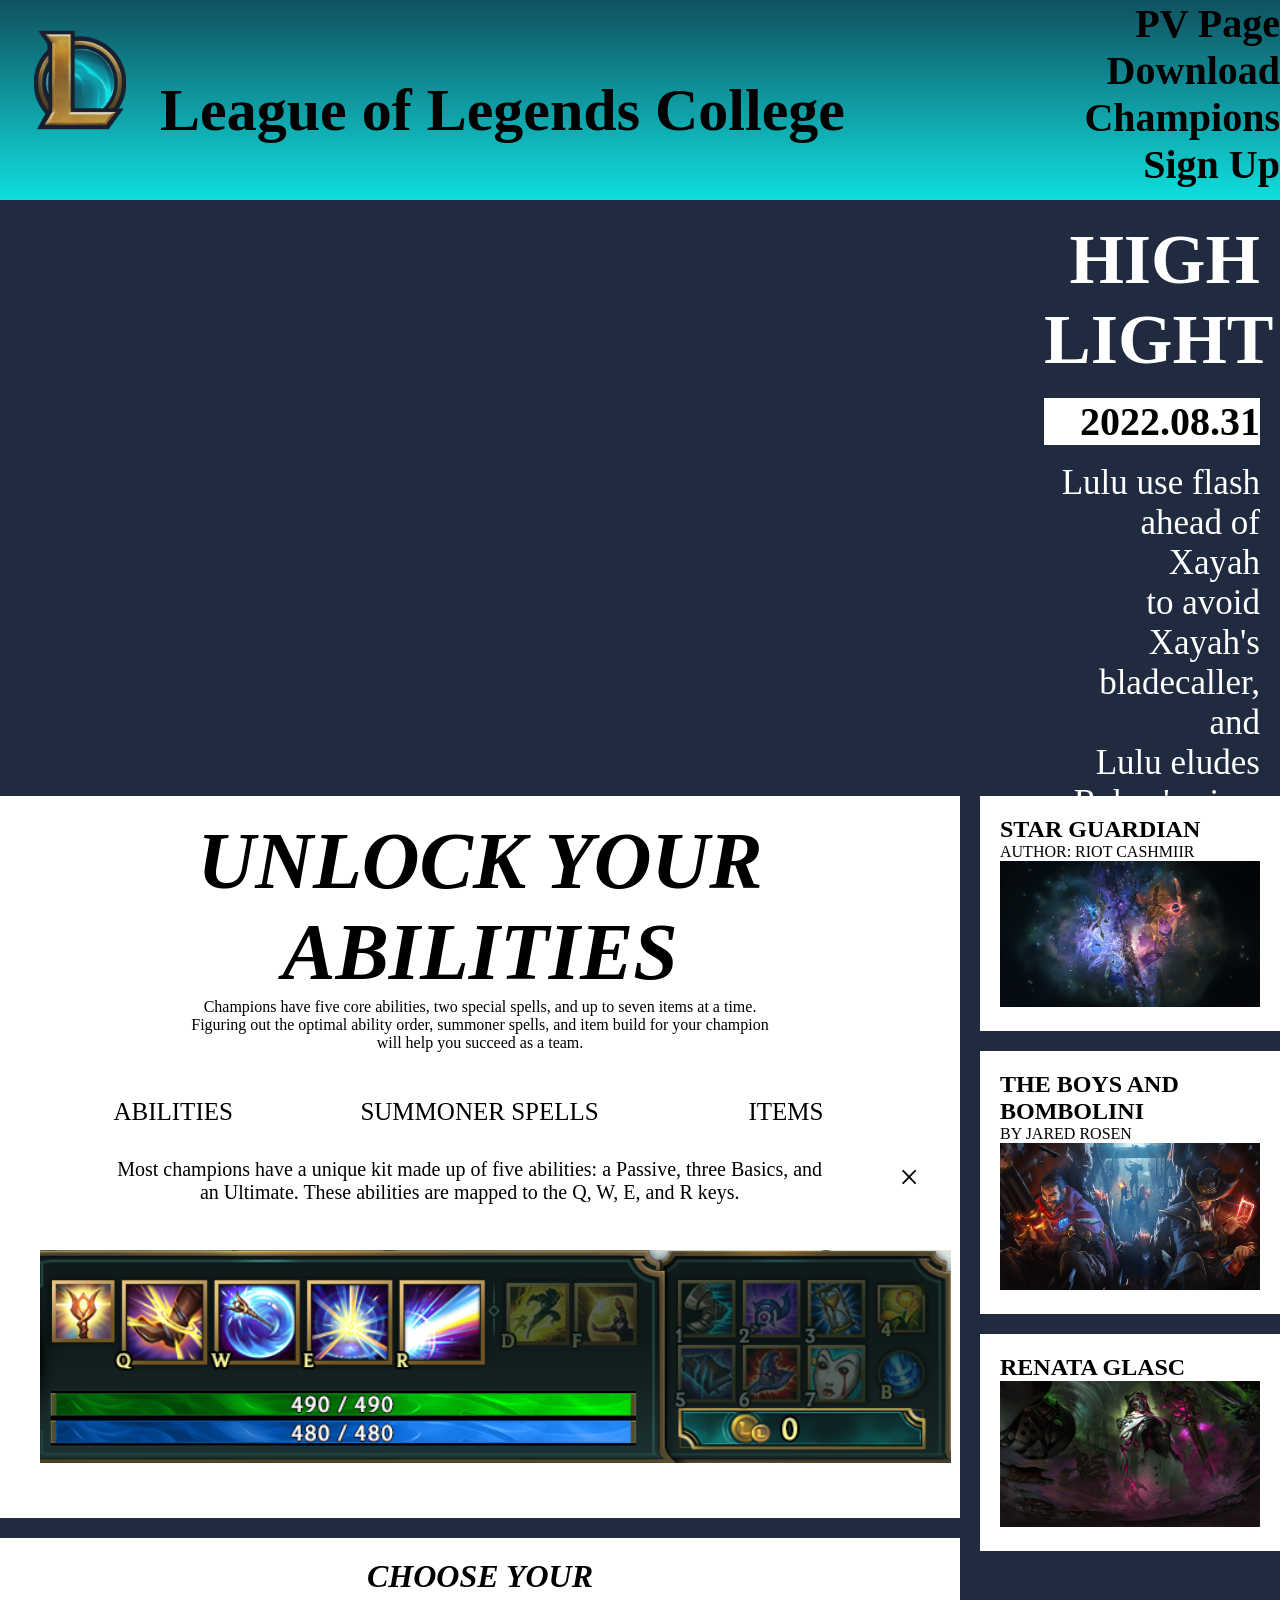
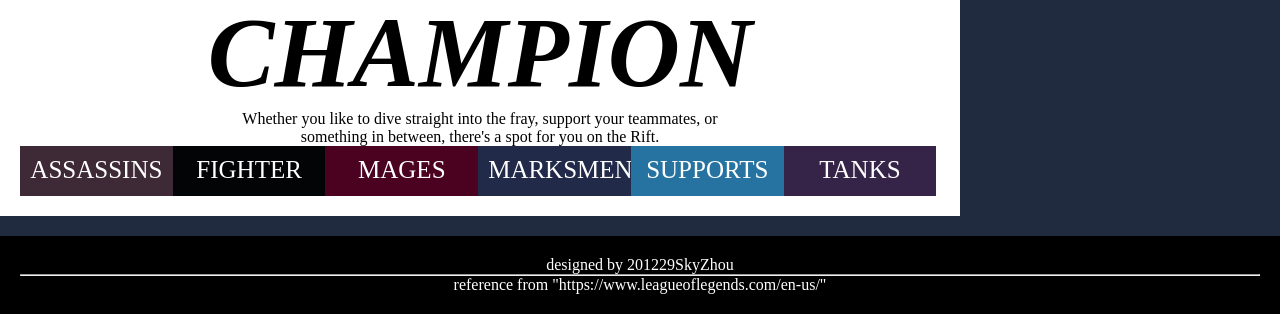
==== assi4HomePage.html @ 7a332474 "Initial commit: League of Legends College website" ====
<!DOCTYPE html>
<html>
<head>
  <meta name="viewport" content="width=device-width, initial-scale=1">
  <title>Home Page</title>
  <link rel="stylesheet" href="css/assi4HomePage.css">
</head>
<body>

<div class="header">
  <h2>
    <img src="img/lolHomepage/LOLlogo.png" alt="logo" style="height: 100px; width: 100px;">&nbsp;&nbsp;League of Legends College
  </h2>
</div>

<div class="headerlist">
  <ul class="ul1">
    <li><a href="assi4lolpv.html" class="a1"><b>PV Page</b></a></li>
    <li><a href="assi4Download.html" class="a1"><b>Download</b></a></li>
    <li><a href="assi4ChampionList.html" class="a1"><b>Champions</b></a></li>
    <li><a href="assi4SignIn.html" class="a1"><b>Sign Up</b></a></li>
  </ul>
</div>

<div class="headervideo">
  <video autoplay="autoplay" muted="muted" loop="loop">
    <source src="video/lulu.mp4">
  </video>
</div>

<div class="headerhighlight">
  <h1 style="font-size: 70px; color: white">HIGH<br>LIGHT</h1><br>
  <p style="background: white; font-size: 40px;"><b>2022.08.31</b></p><br>
  <p style="color: #ffffff; font-size: 35px">Lulu use flash <br> ahead of Xayah <br> to avoid Xayah's <br> bladecaller, and
    <br> Lulu eludes <br> Rakan's view <br> through grass.</p>
</div>

<div class="row">
  <div class="leftcolumn">
    <div class="card">
      <div class="row">
        <h1 style="text-align: center; font-size: 80px;"><i>UNLOCK YOUR ABILITIES</i></h1>
        <p style="text-align: center">Champions have five core abilities, two special spells, and up to seven items at a time.
          <br> Figuring out the optimal ability order, summoner spells, and item build for your champion
          <br> will help you succeed as a team.
        </p>
        <br>
        <br>
        <div class="abilityExpandingBox" onclick="openTab('abilities');" style="-webkit-text-fill-color: black">ABILITIES</div>
        <div class="abilityExpandingBox" onclick="openTab('summonerSpells');" style="-webkit-text-fill-color: black">SUMMONER SPELLS</div>
        <div class="abilityExpandingBox" onclick="openTab('items');" style="-webkit-text-fill-color: black">ITEMS</div>
      </div>

      <div id="abilities" class="containerTab" style="width: 99.9%;height: 360px;">
        <span onclick="this.parentElement.style.display='abilityNone'" class="abilityClosebtn">&times;</span>
        <p style="font-size: 20px;text-align: center;-webkit-text-fill-color: black;">
          Most champions have a unique kit made up of five abilities: a Passive, three Basics, and
          <br>an Ultimate. These abilities are mapped to the Q, W, E, and R keys. <br> <br> <br>
          <img src="img/lolHomepage/abilities.png" alt="">
        </p>
      </div>

      <div id="summonerSpells" class="containerTab" style="display:none;width: 99.9%;height: 360px;">
        <span onclick="this.parentElement.style.display='abilityNone'" class="abilityClosebtn">&times;</span>
        <p style="font-size: 20px;text-align: center;-webkit-text-fill-color: black;">
          Summoner spells are abilities with unique effects that champions can use. They are
          <br>mapped to the D and F keys. There are many spells, but a few commonly used ones are
          <br>Flash, Teleport, Smite, and Ignite.<br> <br>
          <img src="img/lolHomepage/summonerSpell.png" alt="">
        </p>
      </div>

      <div id="items" class="containerTab" style="display:none;width: 99.9%;height: 360px;">
        <span onclick="this.parentElement.style.display='abilityNone'" class="abilityClosebtn">&times;</span>
        <p style="font-size: 20px;text-align: center;-webkit-text-fill-color: black;">
          Items enhance your champion's performance, like granting faster movement, improved
          <br>damage, and reduced ability cooldowns. Unlike Trinkets, they require gold to purchase.<br> <br> <br>
          <img src="img/lolHomepage/item.png" alt="">
        </p>
      </div>

      <script>
        function openTab(abilityTabName) {
          var i, x;
          x = document.getElementsByClassName("abilityContainerTab");
          for (i = 0; i < x.length; i++) {
            x[i].style.display = "abilityNone";
          }
          document.getElementById(abilityTabName).style.display = "block1";
        }
      </script>

    </div>
    <div class="card">
      <div class="row">
        <h1 style="text-align: center"><i>CHOOSE YOUR</i></h1>
        <h1 style="text-align: center; font-size: 100px"><i>CHAMPION</i></h1>
        <p style="text-align: center">Whether you like to dive straight into the fray, support your teammates, or <br> something in between, there's a spot for you on the Rift.</p>
        <div class="expandingbox" onclick="openTab('b1');" style="background:#3E2A36;">
          ASSASSINS
        </div>
        <div class="expandingbox" onclick="openTab('b2');" style="background:#030406;">
          FIGHTER
        </div>
        <div class="expandingbox" onclick="openTab('b3');" style="background:#4B0220;">
          MAGES
        </div>
        <div class="expandingbox" onclick="openTab('b4');" style="background:#212A49;">
          MARKSMEN
        </div>
        <div class="expandingbox" onclick="openTab('b5');" style="background:#2673A1;">
          SUPPORTS
        </div>
        <div class="expandingbox" onclick="openTab('b6');" style="background:#352448;">
          TANKS
        </div>
      </div>

      <div id="b1" class="containerTab" style="display:none;background:-webkit-linear-gradient(top,#3E2A36,#AD6151);width: 99.6%;height: 350px;">
        <span onclick="this.parentElement.style.display='none'" class="closebtn">&times;</span>
        <p style="font-size: 30px;">
          <a href="assi4Akali.html">
            <img src="img/lolHomepage/RiotX_ChampionList_akali.jpg" alt="img" class="img1" style="float: left;margin: 5px;">
          </a>
          BACKGROUND STORY: <br>
          &nbsp;&nbsp;&nbsp;&nbsp;&nbsp;&nbsp;Abandoning the Kinkou Order and her title
          of the Fist of Shadow, Akali now strikes alone, ready to be the deadly weapon
          her people need. Though she holds onto all she learned from her master Shen,
          she has pledged to defend Ionia from its enemies, one kill at a time. Akali
          may strike in silence, but her message will be heard loud and clear: fear
          the assassin with no master.
        </p>
      </div>

      <div id="b2" class="containerTab" style="display:none;background:-webkit-linear-gradient(top,#030406,#CBAE8E);width: 99.6%;height: 350px;">
        <span onclick="this.parentElement.style.display='none'" class="closebtn">&times;</span>
        <p style="font-size: 30px;">
          <a href="assi4Darius.html">
            <img src="img/lolHomepage/RiotX_ChampionList_darius.jpg" class="img1" alt="img" style="float: left;margin: 5px;">
          </a>
          BACKGROUND STORY: <br>
          &nbsp;&nbsp;&nbsp;&nbsp;&nbsp;&nbsp;There is no greater symbol of Noxian might
          than Darius, the nation's most feared and battle-hardened commander. Rising
          from humble origins to become the Hand of Noxus, he cleaves through the
          empire's enemies many of them Noxians themselves. Knowing that he never
          doubts his cause is just, and never hesitates once his axe is raised, those
          who stand against the leader of the Trifarian Legion can expect no mercy.
        </p>
      </div>

      <div id="b3" class="containerTab" style="display:none;background:-webkit-linear-gradient(top,#4B0220,#903C53);width: 99.6%;height: 350px;">
        <span onclick="this.parentElement.style.display='none'" class="closebtn">&times;</span>
        <p style="font-size: 30px;">
          <a href="assi4Ahri.html">
            <img src="img/lolHomepage/RiotX_ChampionList_ahri.jpg" alt="img" class="img1" style="float: left;margin: 5px;">
          </a>
          BACKGROUND STORY: <br>
          &nbsp;&nbsp;&nbsp;&nbsp;&nbsp;&nbsp;Innately connected to the latent power
          of Runeterra, Ahri is a vastaya who can reshape magic into orbs of raw energy.
          She revels in toying with her prey by manipulating their emotions before devouring
          their life essence. Despite her predatory nature, Ahri retains a sense of empathy
          as she receives flashes of memory from each soul she consumes.
        </p>
      </div>

      <div id="b4" class="containerTab" style="display:none;background:-webkit-linear-gradient(top,#212A49,#30B8F4);width: 99.6%;height: 350px;">
        <span onclick="this.parentElement.style.display='none'" class="closebtn">&times;</span>
        <p style="font-size: 30px;">
          <a href="assi4Ashe.html">
            <img src="img/lolHomepage/RiotX_ChampionList_ashe.jpg" alt="img" class="img1" style="float: left;margin: 5px;">

          </a>
          BACKGROUND STORY: <br>
          &nbsp;&nbsp;&nbsp;&nbsp;&nbsp;&nbsp;Iceborn warmother of the Avarosan tribe,
          Ashe commands the most populous horde in the north. Stoic, intelligent, and
          idealistic, yet uncomfortable with her role as leader, she taps into the
          ancestral magics of her lineage to wield a bow of True Ice. With her people's
          belief that she is the mythological hero Avarosa reincarnated, Ashe hopes to
          unify the Freljord once more by retaking their ancient, tribal lands.
        </p>
      </div>

      <div id="b5" class="containerTab" style="display:none;background:-webkit-linear-gradient(top,#2673A1,#5DB3AE);width: 99.6%;height: 350px;">
        <span onclick="this.parentElement.style.display='none'" class="closebtn">&times;</span>
        <p style="font-size: 28px;">
          <a href="assi4Janna.html">
            <img src="img/lolHomepage/RiotX_ChampionList_janna.jpg" alt="img" class="img1" style="float: left;margin: 5px;">
          </a>
          BACKGROUND STORY: <br>
          &nbsp;&nbsp;&nbsp;&nbsp;&nbsp;&nbsp;Armed with the power of Runeterra's gales,
          Janna is a mysterious, elemental wind spirit who protects the dispossessed of Zaun.
          Some believe she was brought into existence by the pleas of Runeterra's sailors who
          prayed for fair winds as they navigated treacherous waters and braved rough tempests.
          Her favor and protection has since been called into the depths of Zaun, where Janna has
          become a beacon of hope to those in need. No one knows where or when she will appear,
          but more often than not, she's come to help.
        </p>
      </div>

      <div id="b6" class="containerTab" style="display:none;background:-webkit-linear-gradient(top,#352448,#967F60);width: 99.6%;height: 350px;">
        <span onclick="this.parentElement.style.display='none'" class="closebtn">&times;</span>
        <p style="font-size: 30px">
          <a href="assi4Alistar.html">
            <img src="img/lolHomepage/RiotX_ChampionList_alistar.jpg" alt="img" class="img1" style="float: left;margin: 5px;">
          </a>
          BACKGROUND STORY: <br>
          &nbsp;&nbsp;&nbsp;&nbsp;&nbsp;&nbsp;Always a mighty warrior with a fearsome reputation, Alistar seeks
          revenge for the death of his clan at the hands of the Noxian empire. Though he was enslaved
          and forced into the life of a gladiator, his unbreakable will was what kept him from truly
          becoming a beast. Now, free of the chains of his former masters, he fights in the name of the
          downtrodden and the disadvantaged, his rage as much a weapon as his horns, hooves and fists.</p>
      </div>

      <script>
        function openTab(tabName) {
          var i, x;
          x = document.getElementsByClassName("containerTab");
          for (i = 0; i < x.length; i++) {
            x[i].style.display = "none";
          }
          document.getElementById(tabName).style.display = "block";
        }
      </script>

    </div>

  </div>

  <div class="rightcolumn">
    <div class="card">
      <h2>STAR GUARDIAN</h2>
      <p>AUTHOR: RIOT CASHMIIR</p>
      <a href="https://www.leagueoflegends.com/en-us/news/lore/previously-on-star-guardian/">
        <img class="img1" src="img/lolHomepage/Galaxies_Lux_Short_Story_Banner_v2.jpg" alt="img" style="height: 100%;width: 100%">
      </a>
    </div>

    <div class="card">
      <h2>THE BOYS AND BOMBOLINI</h2>
      <p>BY JARED ROSEN</p>
      <a href="https://universe.leagueoflegends.com/en_US/story/the-boys-and-bombolini/">
        <img class="img1" src="img/lolHomepage/tf-graves-pride-banner.jpg" alt="img" style="height: 100%;width: 100%">
      </a>
    </div>

    <div class="card">
      <h2>RENATA GLASC</h2>
      <a href="https://universe.leagueoflegends.com/en_US/champion/renataglasc/">
        <img class="img1" src="img/lolHomepage/Renata_Bio_T2_thumbnail.jpg" alt="img" style="height: 100%;width: 100%">
      </a>
    </div>
</div>
</div>

<div class="footer">
  <p style="color: white;">designed by 201229SkyZhou</p>
  <hr>
  <p style="color: white;">reference from "https://www.leagueoflegends.com/en-us/"</p>
</div>

</body>
</html>
---- css/assi4HomePage.css ----
* {
  margin: 0px; padding: 0px;
  box-sizing: border-box;
}
/* Add a gray background color with some padding */
body {
  font-family: "Garamond";
  background: #202B40;
}
/* Header/Blog Title */
.header {
  height: 200px;
  padding: 30px;
  font-size: 40px;
  text-align: left;
  background: -webkit-linear-gradient(top,#10515F,#10DEDE);
  width: 70%;
  float: left;
}

.headerlist {
  height: 200px;
  font-size: 40px;
  alignment: left;
  text-align: right;
  background: -webkit-linear-gradient(top,#10515F,#10DEDE);
  width: 30%;
  float: right;
}

.ul1{
  list-style: none;
}
.a1 {
  display: inline-block;
  color: black;
  text-align: center;
  text-decoration: none;
}
.a1:hover {
  background-color: #75F0F1;
}
.headervideo{
  height: 576px;
  width: 80%;
  float: left;
}
.headervideo video {
  width: 100%;
  height: 100%;
  object-fit: cover;
}
.headerhighlight{
  height: 576px;
  width: 20%;
  float: right;
  text-align: right;
  padding: 20px;
  background: #202B40;
  box-sizing: border-box;
}
.abilityExpandingBox{
  float: left;
  width: 33.3%;
  height: 50px;
  padding: 10px;
  text-align: center;
  font-size: 25px;
  cursor: pointer;
  color: white;
}
.expandingbox {
  float: left;
  width: 16.6%;
  height: 50px;
  padding: 10px;
  text-align: center;
  font-size: 25px;
  cursor: pointer;
  color: white;
}

.abilityContainerTab {
  padding: 20px;
  color: white;
}

.containerTab {
  padding: 20px;
  color: white;
}

.closebtn {
  float: right;
  color: white;
  font-size: 35px;
  cursor: pointer;
}

.abilityClosebtn {
  float: right;
  color: black;
  font-size: 35px;
  cursor: pointer;
}

.leftcolumn {
  float: left;
  width: 75%;
}

/* Right column */
.rightcolumn {
  float: left;
  width: 25%;
  padding-left: 20px;
}

.card {
  background-color: white;
  padding: 20px;
  margin-top: 20px;
}

/* Clear floats after the columns */
.row:after {
  content: "";
  display: table;
  clear: both;
}

/* Footer */
.footer {
  padding: 20px;
  text-align: center;
  background: black;
  margin-top: 20px;
}

.img1{
  transition: all 0.4s;
  transform: scale(1,1);
}
.img1:hover{
  transform: scale(1.03,1.03);
}

@media screen and (max-width: 800px) {
  .leftcolumn, .rightcolumn {
    width: 100%;
    padding: 0;
  }
}

.whiteBkg{
  position: absolute;
  background: rgba(0,0,0,.3);
  z-index: +10;
}

.bkgpic{
  position: absolute;
  width: 100%;
  height: 100%;
  background-image: url("../img/lolHomepage/Janna_46.jpg");
}

.bkpic{
  position: fixed;
  top: 0;
  left: 0;
  width: 100%;
  height: 100%;
  min-width: 1000px;
  z-index: -10;
  zoom: 1;
  background-color: #fff;
  background-image: url("../img/lolHomepage/Janna_46.jpg");
  background-repeat: no-repeat;
  background-size: cover;
  -webkit-background-size: cover;
  -o-background-size: cover;
  background-position: center 0;
}
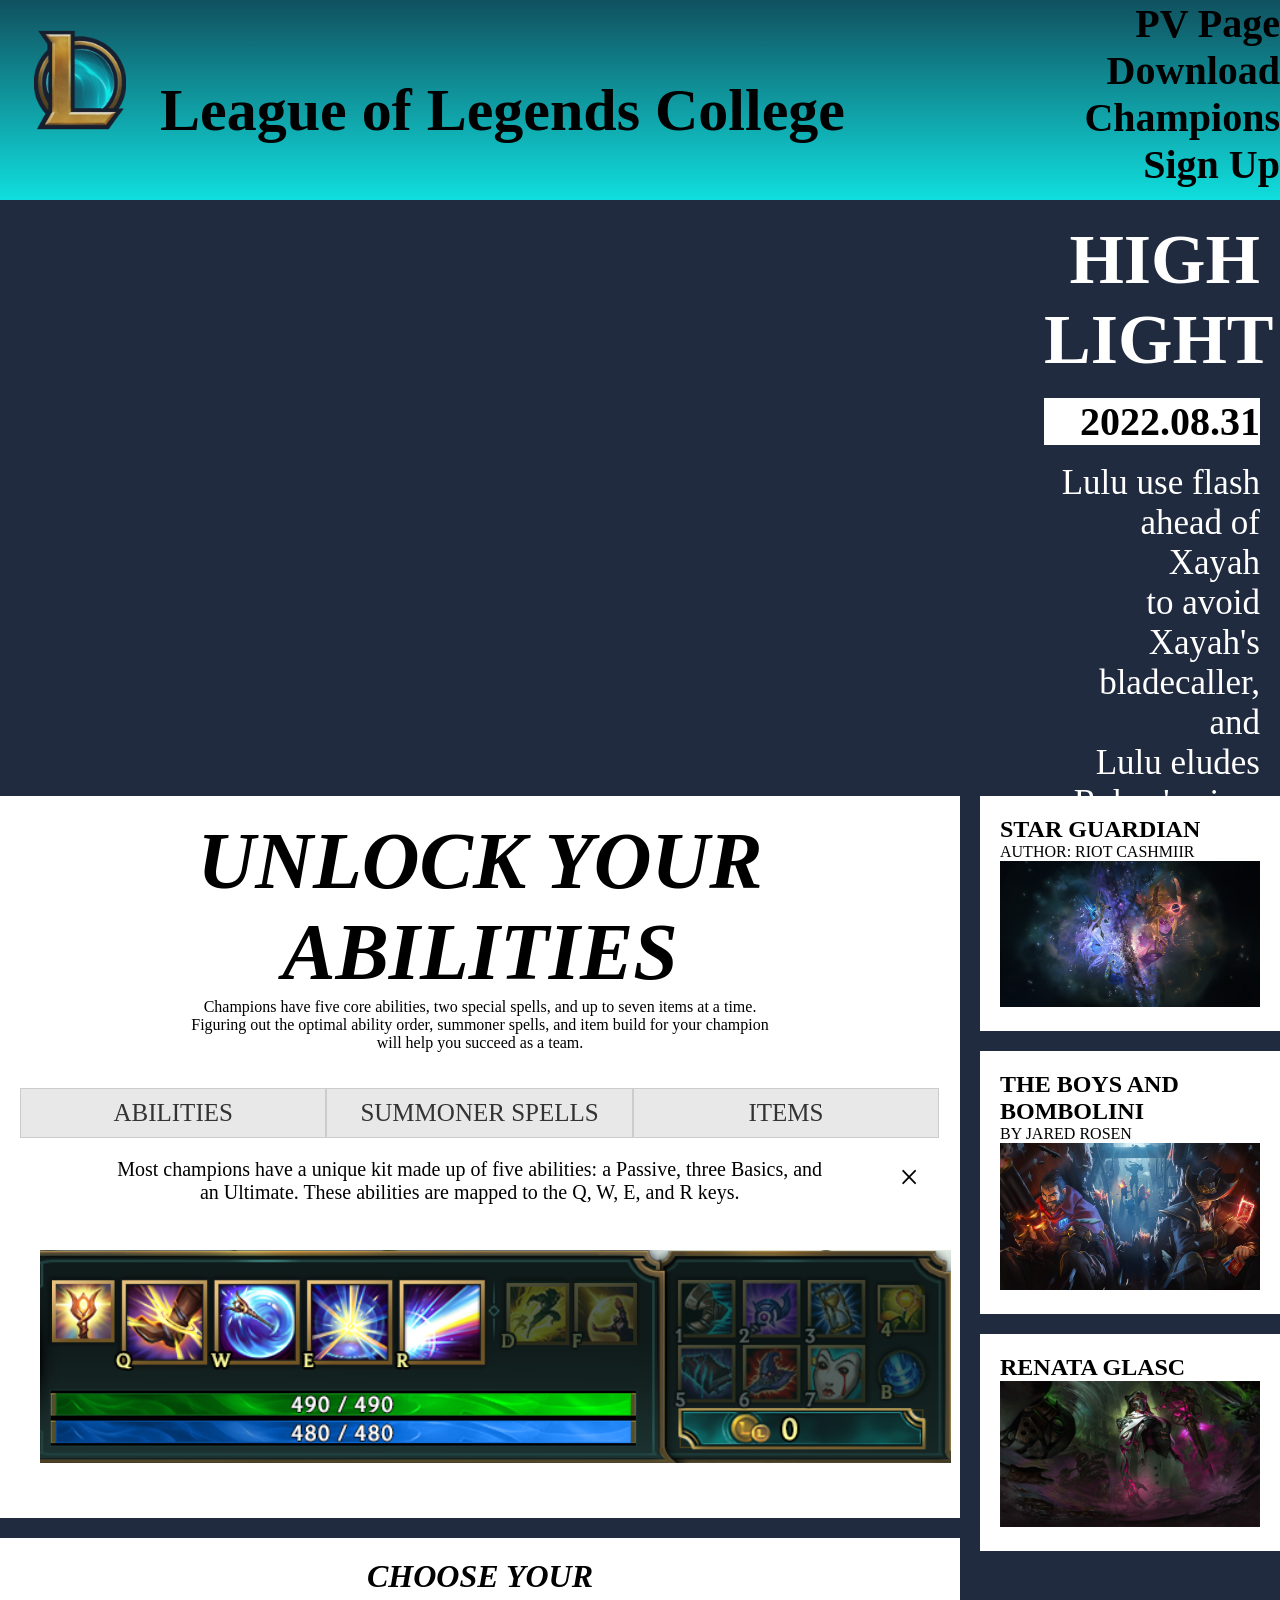
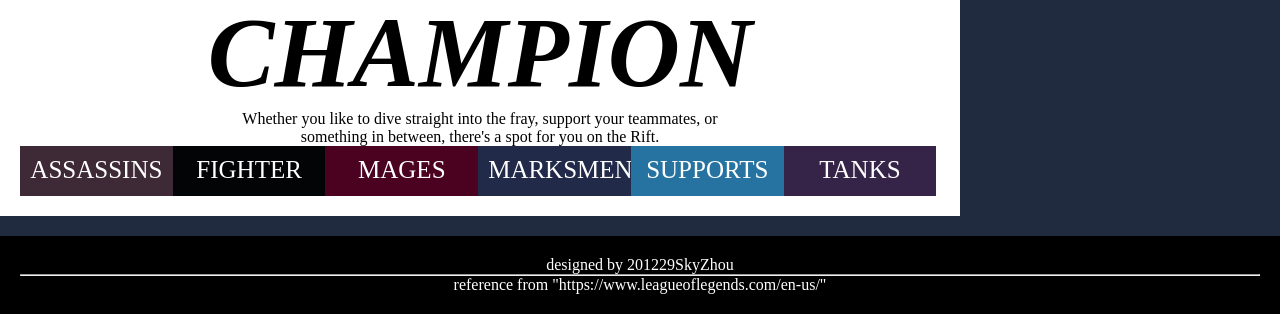
==== commit 587fc3ec: "Fix ability boxes: light gray bg, dark text, hover effect" ====
--- a/assi4HomePage.html
+++ b/assi4HomePage.html
@@ -46,9 +46,9 @@
         </p>
         <br>
         <br>
-        <div class="abilityExpandingBox" onclick="openTab('abilities');" style="-webkit-text-fill-color: black">ABILITIES</div>
-        <div class="abilityExpandingBox" onclick="openTab('summonerSpells');" style="-webkit-text-fill-color: black">SUMMONER SPELLS</div>
-        <div class="abilityExpandingBox" onclick="openTab('items');" style="-webkit-text-fill-color: black">ITEMS</div>
+        <div class="abilityExpandingBox" onclick="openTab('abilities');">ABILITIES</div>
+        <div class="abilityExpandingBox" onclick="openTab('summonerSpells');">SUMMONER SPELLS</div>
+        <div class="abilityExpandingBox" onclick="openTab('items');">ITEMS</div>
       </div>
 
       <div id="abilities" class="containerTab" style="width: 99.9%;height: 360px;">
--- a/css/assi4HomePage.css
+++ b/css/assi4HomePage.css
@@ -67,7 +67,16 @@
   text-align: center;
   font-size: 25px;
   cursor: pointer;
-  color: white;
+  color: #333;
+  background: #e8e8e8;
+  border: 1px solid #ccc;
+  box-sizing: border-box;
+  transition: all 0.3s ease;
+}
+.abilityExpandingBox:hover{
+  background: #c0c0c0;
+  color: #000;
+  transform: scale(1.02);
 }
 .expandingbox {
   float: left;
